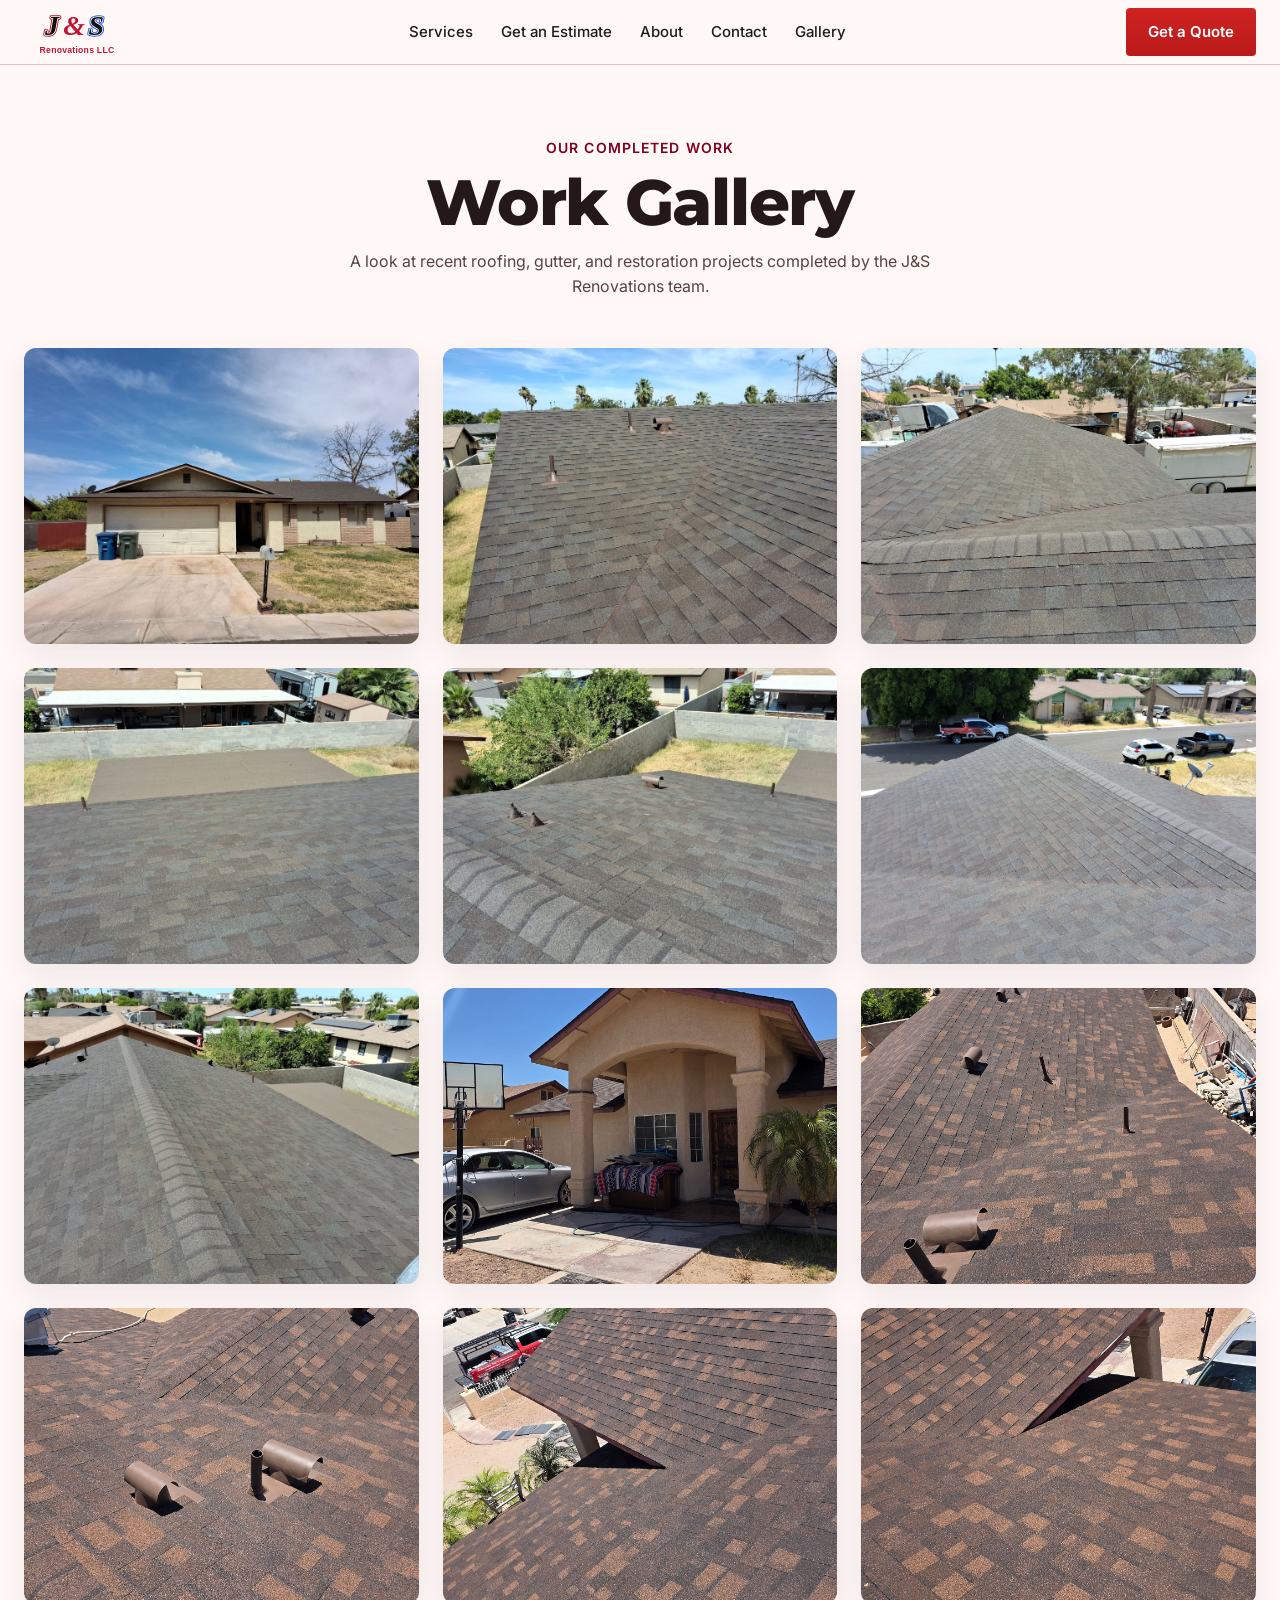
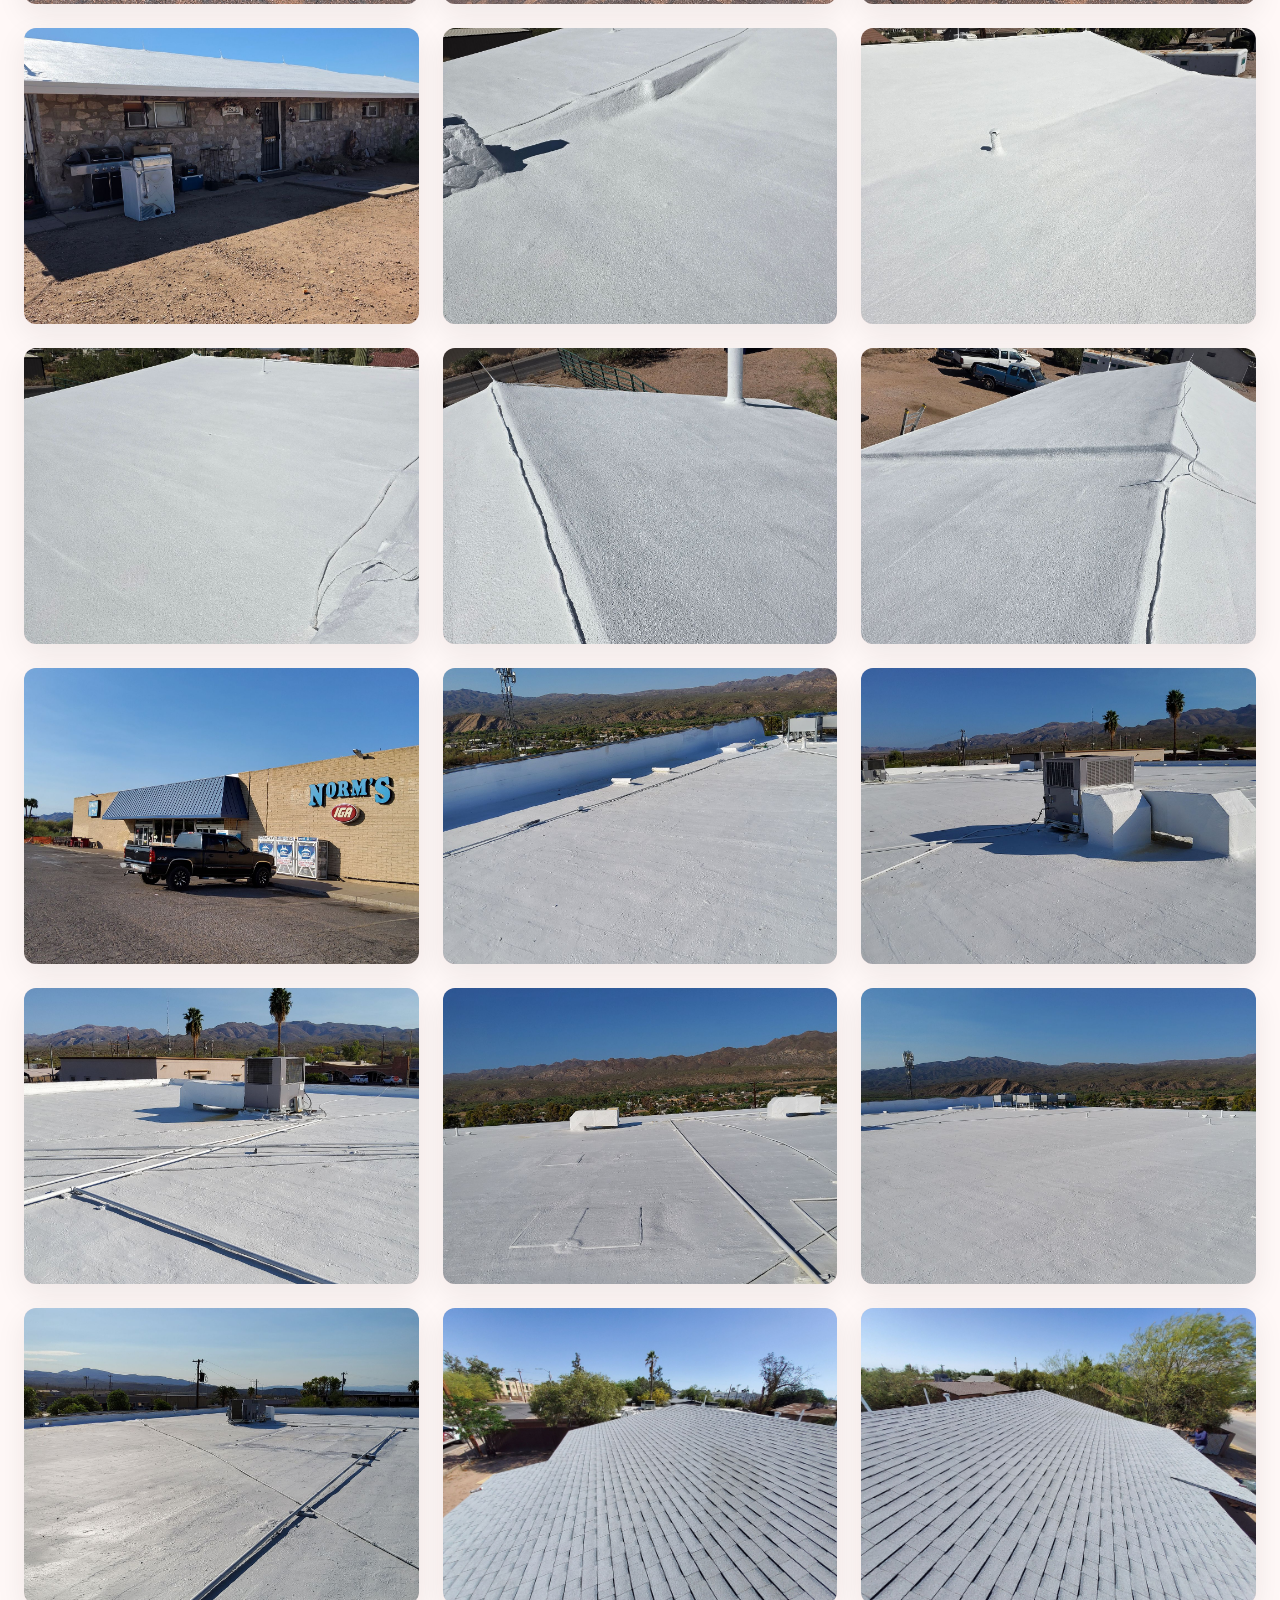
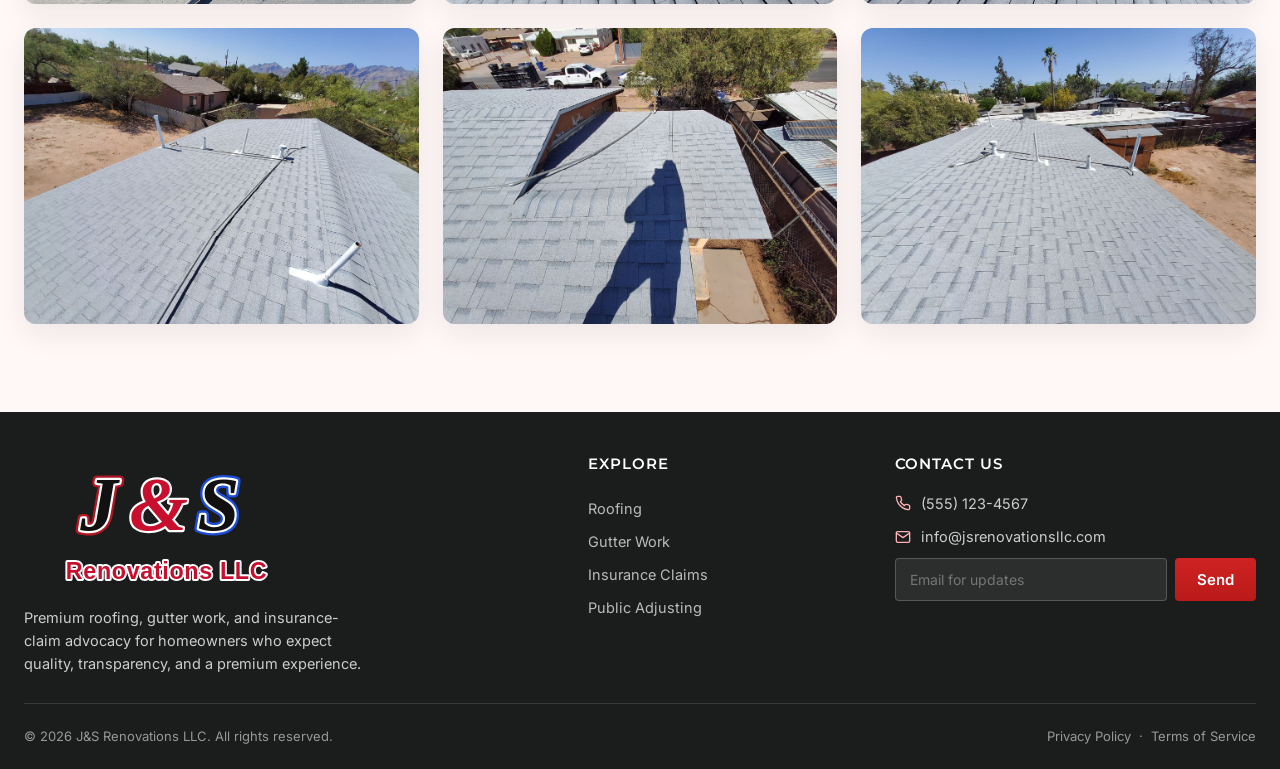
==== gallery.html @ f9f9c11d "Add Gallery page + gallery buttons; extract shared styles.css - New gallery.html: same nav/footer (l" ====
<!DOCTYPE html>
<html lang="en">
<head>
  <meta charset="UTF-8" />
  <meta name="viewport" content="width=device-width, initial-scale=1.0" />
  <title>Work Gallery | J&amp;S Renovations LLC</title>
  <meta name="description" content="Photo gallery of completed roofing, gutter, and restoration projects by J&amp;S Renovations LLC." />
  <meta name="theme-color" content="#800020" />
  <link rel="icon" href="data:image/svg+xml,%3Csvg xmlns='http://www.w3.org/2000/svg' viewBox='0 0 32 32'%3E%3Crect width='32' height='32' rx='6' fill='%23800020'/%3E%3Ctext x='16' y='22' font-family='Arial' font-size='15' font-weight='700' fill='white' text-anchor='middle'%3ERS%3C/text%3E%3C/svg%3E" />

  <link rel="preconnect" href="https://fonts.googleapis.com" />
  <link rel="preconnect" href="https://fonts.gstatic.com" crossorigin />
  <link rel="stylesheet" href="https://fonts.googleapis.com/css2?family=Inter:wght@400;500;600;700&family=Montserrat:wght@600;700;800&family=Playfair+Display:wght@600;700;800&display=swap" />
  <link rel="stylesheet" href="styles.css" />
</head>
<body>

  <!-- Top utility bar (same as main site; links return to the homepage) -->
  <header class="topbar">
    <div class="container">
      <a class="logo logo-nav" href="/" aria-label="J&amp;S Renovations LLC home">
        <img src="logo.svg" alt="J&amp;S Renovations LLC" width="220" height="100" />
      </a>
      <nav class="topnav" aria-label="Primary">
        <a href="/#services">Services</a>
        <a href="/#estimate">Get an Estimate</a>
        <a href="/#about">About</a>
        <a href="/#contact">Contact</a>
        <a href="gallery.html" aria-current="page">Gallery</a>
      </nav>
      <a class="btn btn-accent" href="/#estimate">Get a Quote</a>
    </div>
  </header>

  <main>
    <section class="gallery-section">
      <div class="container">
        <div class="gallery-head">
          <span class="label">Our Completed Work</span>
          <h1 class="gallery-headline">Work Gallery</h1>
          <p>A look at recent roofing, gutter, and restoration projects completed by the J&amp;S Renovations team.</p>
        </div>

        <div class="gallery-grid">
          <button class="gallery-item" type="button"><img loading="lazy" src="images/gallery/1.jpg" alt="J&amp;S Renovations completed project 1" /></button>
          <button class="gallery-item" type="button"><img loading="lazy" src="images/gallery/2.jpg" alt="J&amp;S Renovations completed project 2" /></button>
          <button class="gallery-item" type="button"><img loading="lazy" src="images/gallery/3.jpg" alt="J&amp;S Renovations completed project 3" /></button>
          <button class="gallery-item" type="button"><img loading="lazy" src="images/gallery/4.jpg" alt="J&amp;S Renovations completed project 4" /></button>
          <button class="gallery-item" type="button"><img loading="lazy" src="images/gallery/5.jpg" alt="J&amp;S Renovations completed project 5" /></button>
          <button class="gallery-item" type="button"><img loading="lazy" src="images/gallery/6.jpg" alt="J&amp;S Renovations completed project 6" /></button>
          <button class="gallery-item" type="button"><img loading="lazy" src="images/gallery/7.jpg" alt="J&amp;S Renovations completed project 7" /></button>
          <button class="gallery-item" type="button"><img loading="lazy" src="images/gallery/10.jpg" alt="J&amp;S Renovations completed project 8" /></button>
          <button class="gallery-item" type="button"><img loading="lazy" src="images/gallery/11.jpg" alt="J&amp;S Renovations completed project 9" /></button>
          <button class="gallery-item" type="button"><img loading="lazy" src="images/gallery/12.jpg" alt="J&amp;S Renovations completed project 10" /></button>
          <button class="gallery-item" type="button"><img loading="lazy" src="images/gallery/13.jpg" alt="J&amp;S Renovations completed project 11" /></button>
          <button class="gallery-item" type="button"><img loading="lazy" src="images/gallery/14.jpg" alt="J&amp;S Renovations completed project 12" /></button>
          <button class="gallery-item" type="button"><img loading="lazy" src="images/gallery/20.jpg" alt="J&amp;S Renovations completed project 13" /></button>
          <button class="gallery-item" type="button"><img loading="lazy" src="images/gallery/21.jpg" alt="J&amp;S Renovations completed project 14" /></button>
          <button class="gallery-item" type="button"><img loading="lazy" src="images/gallery/22.jpg" alt="J&amp;S Renovations completed project 15" /></button>
          <button class="gallery-item" type="button"><img loading="lazy" src="images/gallery/23.jpg" alt="J&amp;S Renovations completed project 16" /></button>
          <button class="gallery-item" type="button"><img loading="lazy" src="images/gallery/24.jpg" alt="J&amp;S Renovations completed project 17" /></button>
          <button class="gallery-item" type="button"><img loading="lazy" src="images/gallery/25.jpg" alt="J&amp;S Renovations completed project 18" /></button>
          <button class="gallery-item" type="button"><img loading="lazy" src="images/gallery/30.jpg" alt="J&amp;S Renovations completed project 19" /></button>
          <button class="gallery-item" type="button"><img loading="lazy" src="images/gallery/31.jpg" alt="J&amp;S Renovations completed project 20" /></button>
          <button class="gallery-item" type="button"><img loading="lazy" src="images/gallery/32.jpg" alt="J&amp;S Renovations completed project 21" /></button>
          <button class="gallery-item" type="button"><img loading="lazy" src="images/gallery/33.jpg" alt="J&amp;S Renovations completed project 22" /></button>
          <button class="gallery-item" type="button"><img loading="lazy" src="images/gallery/34.jpg" alt="J&amp;S Renovations completed project 23" /></button>
          <button class="gallery-item" type="button"><img loading="lazy" src="images/gallery/35.jpg" alt="J&amp;S Renovations completed project 24" /></button>
          <button class="gallery-item" type="button"><img loading="lazy" src="images/gallery/36.jpg" alt="J&amp;S Renovations completed project 25" /></button>
          <button class="gallery-item" type="button"><img loading="lazy" src="images/gallery/40.jpg" alt="J&amp;S Renovations completed project 26" /></button>
          <button class="gallery-item" type="button"><img loading="lazy" src="images/gallery/41.jpg" alt="J&amp;S Renovations completed project 27" /></button>
          <button class="gallery-item" type="button"><img loading="lazy" src="images/gallery/42.jpg" alt="J&amp;S Renovations completed project 28" /></button>
          <button class="gallery-item" type="button"><img loading="lazy" src="images/gallery/43.jpg" alt="J&amp;S Renovations completed project 29" /></button>
          <button class="gallery-item" type="button"><img loading="lazy" src="images/gallery/44.jpg" alt="J&amp;S Renovations completed project 30" /></button>
        </div>
      </div>
    </section>
  </main>

  <!-- Footer (same as main site; links return to the homepage) -->
  <footer id="contact">
    <div class="container">
      <div class="footer-grid">
        <div class="footer-about">
          <a class="logo footer-logo" href="/" aria-label="J&amp;S Renovations LLC home">
            <img src="logo.svg" alt="J&amp;S Renovations LLC" width="220" height="100" />
          </a>
          <p>Premium roofing, gutter work, and insurance-claim advocacy for homeowners who expect quality, transparency, and a premium experience.</p>
        </div>
        <div class="footer-col">
          <h4>Explore</h4>
          <a href="/#services">Roofing</a>
          <a href="/#services">Gutter Work</a>
          <a href="/#services">Insurance Claims</a>
          <a href="/#services">Public Adjusting</a>
        </div>
        <div class="footer-col">
          <h4>Contact Us</h4>
          <div class="contact-line">
            <svg width="16" height="16" viewBox="0 0 24 24" fill="none" stroke="currentColor" stroke-width="2" stroke-linecap="round" stroke-linejoin="round"><path d="M22 16.92v3a2 2 0 0 1-2.18 2 19.79 19.79 0 0 1-8.63-3.07 19.5 19.5 0 0 1-6-6 19.79 19.79 0 0 1-3.07-8.67A2 2 0 0 1 4.11 2h3a2 2 0 0 1 2 1.72c.13.96.36 1.9.7 2.81a2 2 0 0 1-.45 2.11L8.09 9.91a16 16 0 0 0 6 6l1.27-1.27a2 2 0 0 1 2.11-.45c.91.34 1.85.57 2.81.7A2 2 0 0 1 22 16.92z"/></svg>
            (555) 123-4567
          </div>
          <div class="contact-line">
            <svg width="16" height="16" viewBox="0 0 24 24" fill="none" stroke="currentColor" stroke-width="2" stroke-linecap="round" stroke-linejoin="round"><path d="M4 4h16a2 2 0 0 1 2 2v12a2 2 0 0 1-2 2H4a2 2 0 0 1-2-2V6a2 2 0 0 1 2-2z"/><path d="M22 6l-10 7L2 6"/></svg>
            info@jsrenovationsllc.com
          </div>
          <form class="newsletter" onsubmit="return false;">
            <input type="email" placeholder="Email for updates" aria-label="Email for updates" />
            <button class="btn btn-accent" type="submit">Send</button>
          </form>
        </div>
      </div>
      <div class="footer-bottom">
        <span>© <span id="year">2026</span> J&amp;S Renovations LLC. All rights reserved.</span>
        <span>
          <a href="#">Privacy Policy</a> &nbsp;·&nbsp; <a href="#">Terms of Service</a>
        </span>
      </div>
    </div>
  </footer>

  <!-- Lightbox -->
  <div class="lightbox" id="lightbox" role="dialog" aria-modal="true" aria-label="Image preview">
    <button class="lightbox-close" id="lightboxClose" aria-label="Close preview">&times;</button>
    <img id="lightboxImg" src="" alt="Enlarged gallery image" />
  </div>

  <script>
    document.getElementById('year').textContent = new Date().getFullYear();

    var lb = document.getElementById('lightbox');
    var lbImg = document.getElementById('lightboxImg');

    function openLightbox(src, alt) {
      lbImg.src = src;
      lbImg.alt = alt || 'Enlarged gallery image';
      lb.classList.add('open');
      document.body.style.overflow = 'hidden';
    }
    function closeLightbox() {
      lb.classList.remove('open');
      lbImg.removeAttribute('src');
      document.body.style.overflow = '';
    }

    document.querySelectorAll('.gallery-item').forEach(function (btn) {
      btn.addEventListener('click', function () {
        var img = btn.querySelector('img');
        openLightbox(img.currentSrc || img.src, img.alt);
      });
    });
    document.getElementById('lightboxClose').addEventListener('click', closeLightbox);
    lb.addEventListener('click', function (e) { if (e.target === lb) closeLightbox(); });
    document.addEventListener('keydown', function (e) { if (e.key === 'Escape' && lb.classList.contains('open')) closeLightbox(); });
  </script>
</body>
</html>
---- styles.css ----
:root {
      /* Heritage Craft tokens (DESIGN.md) */
      --primary: #800020;
      --primary-dark: #600018;
      --primary-deep: #570013;
      --on-primary: #ffffff;
      --accent: #ba1a1a;
      --surface: #fff8f7;
      --surface-container-low: #fff0f0;
      --surface-container: #ffe9e8;
      --surface-variant: #f5dddd;
      --white: #ffffff;
      --on-surface: #251819;
      --on-surface-variant: #584141;
      --outline: #8c7071;
      --outline-variant: #e0bfbf;
      --tertiary: #262728;
      --tertiary-container: #1b1c1c;
      --on-tertiary: #ffffff;
      --on-tertiary-variant: #a8a8a8;

      --container: 1280px;
      --gutter: 24px;
      --radius-sm: 0.25rem;
      --radius-lg: 0.5rem;
      --radius-xl: 0.75rem;
      --shadow-soft: 0 4px 20px rgba(0, 0, 0, 0.05);
      --shadow-card: 0 10px 30px rgba(37, 24, 25, 0.08);

      --font-head: 'Montserrat', system-ui, -apple-system, 'Segoe UI', sans-serif;
      --font-body: 'Inter', system-ui, -apple-system, 'Segoe UI', sans-serif;
    }

    * { box-sizing: border-box; margin: 0; padding: 0; }

    html { scroll-behavior: smooth; }

    body {
      font-family: var(--font-body);
      color: var(--on-surface);
      background: var(--surface);
      line-height: 1.6;
      -webkit-font-smoothing: antialiased;
    }

    img { max-width: 100%; display: block; }

    a { color: inherit; text-decoration: none; }

    .container {
      width: 100%;
      max-width: var(--container);
      margin: 0 auto;
      padding: 0 var(--gutter);
    }

    .label {
      font-size: 14px;
      font-weight: 600;
      letter-spacing: 0.08em;
      text-transform: uppercase;
    }

    .btn {
      display: inline-flex;
      align-items: center;
      justify-content: center;
      gap: 8px;
      font-family: var(--font-body);
      font-weight: 600;
      font-size: 15px;
      padding: 12px 22px;
      border-radius: var(--radius-sm);
      border: 0;
      cursor: pointer;
      transition: transform 0.15s ease, box-shadow 0.2s ease, background 0.2s ease, opacity 0.2s ease;
    }
    .btn-primary {
      color: var(--on-primary);
      background: linear-gradient(180deg, var(--primary) 0%, var(--primary-dark) 100%);
    }
    .btn-primary:hover { box-shadow: var(--shadow-soft); transform: translateY(-1px); }
    .btn-accent {
      color: #fff;
      background: linear-gradient(180deg, #cf2222 0%, var(--accent) 100%);
    }
    .btn-accent:hover { box-shadow: var(--shadow-soft); transform: translateY(-1px); }
    .btn-ghost {
      color: #fff;
      background: transparent;
      border: 1px solid rgba(255, 255, 255, 0.4);
    }
    .btn-ghost:hover { background: rgba(255, 255, 255, 0.1); }
    .btn-block { width: 100%; }

    /* ---------- Top utility bar (glassmorphism) ---------- */
    .topbar {
      position: sticky;
      top: 0;
      z-index: 50;
      background: rgba(255, 248, 247, 0.85);
      backdrop-filter: blur(12px);
      -webkit-backdrop-filter: blur(12px);
      border-bottom: 1px solid var(--outline-variant);
    }
    .topbar .container {
      display: flex;
      align-items: center;
      justify-content: space-between;
      height: 64px;
    }
    /* ---------- Logo (J&S Renovations LLC) — SVG image ---------- */
    .logo { display: inline-flex; text-decoration: none; }
    .logo img { display: block; width: auto; }
    .logo-nav img { height: 52px; }            /* navigation bar */
    .hero-logo { margin: 0; text-align: center; }
    .hero-logo img { display: block; margin: 0 auto; width: min(440px, 84vw); height: auto; filter: drop-shadow(0 4px 14px rgba(0,0,0,0.55)); }
    .footer-logo { display: flex; }              /* block-level so it sits flush at the column top */
    .footer-logo img { height: 140px; }          /* footer — enlarged */
    .topnav { display: flex; align-items: center; gap: 28px; }
    .topnav a { font-size: 15px; font-weight: 500; color: var(--on-surface); }
    .topnav a:hover { color: var(--primary); }

    /* ---------- Hero ---------- */
    .hero {
      position: relative;
      color: #fff;
      text-align: center;
      padding: 60px 0 32px; /* top space == bottom space (32px + dots ~28px = ~60px) */
      background: #2b2c2e; /* gray backdrop (photos are 1024px — too small for full-bleed, so centered on gray) */
    }
    .hero h1 {
      font-family: var(--font-head);
      font-weight: 800;
      font-size: clamp(36px, 6vw, 60px);
      line-height: 1.05;
      letter-spacing: -0.02em;
    }
    .hero h1 .amp { color: var(--primary-fixed, #ffb3b5); }
    .hero .sub {
      margin: 18px auto 0;
      max-width: 640px;
      font-size: clamp(18px, 2.4vw, 24px);
      font-weight: 500;
      color: rgba(255, 255, 255, 0.92);
    }
    .hero .trust {
      display: flex;
      gap: 28px;
      justify-content: center;
      flex-wrap: wrap;
      margin-top: 28px;
      font-size: 15px;
    }
    .hero .trust span { display: inline-flex; align-items: center; gap: 8px; }
    .hero .trust svg { flex: none; }
    .hero .cta-row { margin-top: 32px; display: flex; gap: 14px; justify-content: center; flex-wrap: wrap; }

    /* ---------- Hero photo carousel (native 1024x768, centered, rounded, crossfade) ---------- */
    .hero-carousel {
      position: relative;
      width: min(1024px, 92vw);   /* cap at native width — never upscaled */
      margin: 0 auto;
      aspect-ratio: 4 / 3;        /* exact ratio of the 1024x768 photos */
      border-radius: 16px;
      overflow: hidden;
      background: #1d1e1f;
      box-shadow: 0 18px 50px rgba(0, 0, 0, 0.45);
      container-type: inline-size; /* overlay sizes scale with the photo (cqw units) */
    }
    .hero-carousel .slide {
      position: absolute;
      inset: 0;
      z-index: 1;
      opacity: 0;
      transition: opacity 0.6s ease-in-out;   /* faster crossfade */
    }
    .hero-carousel .slide.active { opacity: 1; }
    .hero-carousel .slide img {
      width: 100%;
      height: 100%;
      object-fit: cover;          /* all slides are 4:3 like the frame, so nothing is cropped */
      display: block;
    }
    /* readability scrim — darkens only the top of the photo, behind the text; photos untouched */
    .hero-scrim {
      position: absolute; inset: 0; z-index: 2; pointer-events: none;
      background: linear-gradient(180deg,
        rgba(18,14,14,0.58) 0%,
        rgba(18,14,14,0.24) 15%,
        rgba(18,14,14,0) 32%,
        rgba(18,14,14,0) 50%,
        rgba(18,14,14,0.34) 72%,
        rgba(18,14,14,0.74) 100%);
    }
    /* overlay content positioned in the upper area, above the trucks */
    .hero-overlay {
      position: absolute; inset: 0; z-index: 3;
      display: flex; flex-direction: column; align-items: center; text-align: center;
      justify-content: flex-start;
      padding: 9cqw 5cqw 3cqw;    /* logo ~75% up; text group pushed to lower third */
      pointer-events: none;       /* let only interactive children catch clicks */
    }
    .hero-overlay .hero-logo { margin: 0; }
    .hero-overlay .hero-logo img {
      width: 42cqw; max-width: 440px; height: auto;
      filter: drop-shadow(0 3px 10px rgba(0,0,0,0.55));
    }
    .hero-overlay .sub {
      margin: auto auto 0;        /* margin-top:auto opens the gap below the logo, sinking the text group */
      font-size: clamp(13px, 3cqw, 24px);
    }
    .hero-overlay .trust {
      margin-top: 2.6cqw;
      gap: 4cqw;
      font-size: clamp(11px, 2cqw, 15px);
    }
    .hero-overlay .hero-services { margin-top: auto; pointer-events: auto; }
    .hero-services-label {
      display: block; color: #fff; font-weight: 800;
      font-size: clamp(17.5px, 3.25cqw, 25px); letter-spacing: 0.03em;
      margin-bottom: 1.8cqw; text-shadow: 0 1px 4px rgba(0,0,0,0.5);
    }
    .hero-services-grid {
      display: grid; grid-template-columns: 1fr 1fr; gap: 1.4cqw;
      max-width: 48cqw; margin: 0 auto;
    }
    .hero-svc-btn {
      display: flex; align-items: center; justify-content: center; text-align: center;
      background: #4c9a2a; color: #ffffff; font-weight: 700;
      font-size: clamp(11px, 1.9cqw, 15px);
      padding: 1.4cqw 1cqw; border-radius: var(--radius-sm);
      box-shadow: 0 2px 10px rgba(0,0,0,0.25);
      transition: background 0.2s ease, transform 0.15s ease;
    }
    .hero-svc-btn:hover { background: #58ad32; transform: translateY(-1px); }
    .hero-overlay .sub, .hero-overlay .trust, .hero-overlay .hero-logo { pointer-events: auto; }
    /* compact the overlay when the photo frame is narrow (mobile) so nothing overflows the 4:3 frame */
    @container (max-width: 600px) {
      .hero-overlay { padding-top: 3cqw; padding-bottom: 3cqw; }
      .hero-overlay .hero-logo img { width: 40cqw; }
      .hero-overlay .sub { margin-top: 1.6cqw; }
      .hero-overlay .trust { margin-top: 1.6cqw; gap: 3cqw; }
      .hero-overlay .hero-services { margin-top: 2cqw; }
      .hero-services-label { margin-bottom: 2cqw; }
      .hero-services-grid { gap: 2cqw; max-width: 70cqw; }
      .hero-svc-btn { padding: 2.4cqw 1cqw; }
    }

    .hero-dots { display: flex; gap: 9px; justify-content: center; margin-top: 18px; }
    .hero-dots button {
      width: 10px; height: 10px; padding: 0;
      border-radius: 50%;
      border: 1px solid rgba(255, 255, 255, 0.6);
      background: transparent;
      cursor: pointer;
      transition: background 0.2s ease, transform 0.2s ease;
    }
    .hero-dots button:hover { background: rgba(255, 255, 255, 0.5); }
    .hero-dots button.active { background: #fff; transform: scale(1.2); }
    @media (prefers-reduced-motion: reduce) {
      .hero-carousel .slide { transition: none; }
    }

    /* ---------- Dark trust strip ---------- */
    .servicestrip { background: var(--tertiary-container); }
    .servicestrip .container {
      display: grid;
      grid-template-columns: 1fr auto 1fr;
      align-items: center;
      gap: 16px 40px;
      padding-top: 16px;
      padding-bottom: 16px;
    }
    .servicestrip .strip-item {
      display: inline-flex;
      align-items: center;
      gap: 8px;
      color: #fff;
      font-size: 13px;
      font-weight: 600;
      letter-spacing: 0.08em;
      text-transform: uppercase;
      opacity: 0.9;
    }
    .servicestrip .strip-item svg { flex: none; }
    .strip-left { justify-self: start; }
    .strip-center { justify-self: center; text-align: center; }
    .strip-right { justify-self: end; }
    @media (max-width: 640px) {
      .servicestrip .container { gap: 10px 16px; }
      .servicestrip .strip-item { font-size: 11px; letter-spacing: 0.04em; }
    }

    /* ---------- Section primitives ---------- */
    section { padding: 80px 0; }
    .section-head { text-align: center; margin-bottom: 48px; }
    .section-head .label { color: var(--primary); }
    .section-head h2 {
      font-family: var(--font-head);
      font-weight: 700;
      font-size: clamp(28px, 4vw, 36px);
      letter-spacing: -0.01em;
      margin-top: 8px;
    }
    .section-head p { color: var(--on-surface-variant); margin-top: 10px; max-width: 620px; margin-inline: auto; }

    /* ---------- Services grid ---------- */
    /* Editorial vertical rows: image left, text right */
    .services-list { display: flex; flex-direction: column; }
    .svc-row {
      display: grid;
      grid-template-columns: 1.05fr 0.95fr;
      gap: 64px;
      align-items: center;
      padding: 72px 0;
      border-top: 1px solid var(--outline-variant);
    }
    .svc-row:first-child { border-top: 0; padding-top: 8px; }
    .svc-media {
      border-radius: var(--radius-xl);
      overflow: hidden;
      box-shadow: var(--shadow-card);
      aspect-ratio: 4 / 3;
    }
    .svc-media img { width: 100%; height: 100%; object-fit: cover; display: block; transition: transform 0.5s ease; }
    .svc-row:hover .svc-media img { transform: scale(1.04); }
    .svc-content { position: relative; padding-top: 26px; }
    .svc-num {
      position: absolute;
      top: -46px; left: -8px;
      font-family: 'Playfair Display', Georgia, 'Times New Roman', serif;
      font-weight: 800;
      font-size: clamp(104px, 12vw, 176px);
      line-height: 1;
      color: #ece3e3;            /* large, faint light-gray sequence number */
      z-index: 0;
      pointer-events: none;
      user-select: none;
    }
    .svc-content > * { position: relative; z-index: 1; }
    /* checkerboard: even rows put text on the left, image on the right */
    .svc-row:nth-child(even) .svc-media { grid-column: 2; grid-row: 1; }
    .svc-row:nth-child(even) .svc-content { grid-column: 1; grid-row: 1; }
    .svc-eyebrow {
      font-size: 13px; font-weight: 600; letter-spacing: 0.12em; text-transform: uppercase;
      color: var(--primary);
    }
    .svc-title {
      font-family: 'Playfair Display', Georgia, 'Times New Roman', serif;
      font-weight: 700;
      font-size: clamp(30px, 3.6vw, 46px);
      line-height: 1.08;
      letter-spacing: -0.01em;
      color: var(--on-surface);
      margin-top: 10px;
    }
    .svc-desc {
      margin-top: 16px;
      font-size: 17px;
      line-height: 1.7;
      color: var(--on-surface-variant);
      max-width: 470px;
    }
    .btn-quote {
      display: inline-flex; align-items: center; gap: 9px;
      margin-top: 28px;
      padding: 13px 26px;
      border: 1px solid var(--on-surface);
      border-radius: var(--radius-full);
      font-size: 14px; font-weight: 600;
      color: var(--on-surface);
      background: transparent;
      transition: background 0.2s ease, color 0.2s ease, border-color 0.2s ease;
    }
    .btn-quote:hover { background: var(--primary); border-color: var(--primary); color: #fff; }
    .btn-quote svg { transition: transform 0.2s ease; }
    .btn-quote:hover svg { transform: translate(2px, -2px); }

    /* ---------- Estimate / stepper ---------- */
    .estimate {
      background:
        linear-gradient(180deg, rgba(27, 28, 28, 0.92), rgba(27, 28, 28, 0.96)),
        url('https://images.unsplash.com/photo-1487958449943-2429e8be8625?auto=format&fit=crop&w=1920&q=60') center / cover fixed;
      color: #fff;
    }
    .estimate .section-head .label { color: #ffb3b5; }
    .estimate .section-head p { color: rgba(255, 255, 255, 0.7); }
    .stepper {
      max-width: 720px;
      margin: 0 auto;
      background: rgba(255, 255, 255, 0.04);
      border: 1px solid rgba(255, 255, 255, 0.12);
      border-radius: var(--radius-xl);
      padding: 36px;
      backdrop-filter: blur(6px);
    }
    .progress { display: flex; align-items: center; justify-content: center; gap: 10px; margin-bottom: 30px; }
    .progress .dot {
      width: 30px; height: 30px; border-radius: 50%;
      display: grid; place-items: center;
      font-size: 13px; font-weight: 600;
      background: rgba(255, 255, 255, 0.1);
      color: rgba(255, 255, 255, 0.7);
      border: 1px solid rgba(255, 255, 255, 0.18);
      transition: all 0.25s ease;
    }
    .progress .dot.active { background: linear-gradient(180deg, var(--primary), var(--primary-dark)); color: #fff; border-color: transparent; }
    .progress .dot.done { background: var(--primary-deep); color: #fff; border-color: transparent; }
    .progress .bar { width: 36px; height: 2px; background: rgba(255, 255, 255, 0.18); }

    .step { display: none; }
    .step.active { display: block; animation: fade 0.3s ease; }
    @keyframes fade { from { opacity: 0; transform: translateY(6px); } to { opacity: 1; transform: none; } }

    .step h3 { font-family: var(--font-head); font-weight: 600; font-size: 20px; text-align: center; margin-bottom: 22px; }

    .choice-grid { display: grid; grid-template-columns: 1fr 1fr; gap: 14px; }
    .choice {
      display: flex; align-items: center; gap: 12px;
      padding: 18px; cursor: pointer;
      background: rgba(255, 255, 255, 0.05);
      border: 1.5px solid rgba(255, 255, 255, 0.16);
      border-radius: var(--radius-lg);
      font-weight: 600; font-size: 15px;
      transition: all 0.2s ease;
    }
    .choice:hover { border-color: rgba(255, 179, 181, 0.7); background: rgba(255, 255, 255, 0.08); }
    .choice.selected { border-color: var(--primary); background: rgba(128, 0, 32, 0.25); }
    .choice .ic { width: 22px; height: 22px; color: #ffb3b5; flex: none; }

    .field { margin-bottom: 16px; }
    .field label { display: block; font-size: 13px; font-weight: 600; letter-spacing: 0.04em; margin-bottom: 6px; color: rgba(255,255,255,0.8); }
    .field input, .field textarea {
      width: 100%; font-family: var(--font-body); font-size: 15px; color: #fff;
      background: rgba(255, 255, 255, 0.06);
      border: 1px solid rgba(255, 255, 255, 0.25);
      border-radius: var(--radius-sm);
      padding: 12px 14px;
    }
    .field input::placeholder, .field textarea::placeholder { color: rgba(255,255,255,0.45); }
    .field input:focus, .field textarea:focus { outline: none; border-color: #ffb3b5; }
    .field input.invalid, .field textarea.invalid { border-color: #ff8a8a; background: rgba(186, 26, 26, 0.12); }
    .err-msg { display: none; margin-top: 6px; font-size: 12.5px; color: #ffb3b5; }
    .err-msg.show { display: block; }
    .req { color: #ff8a8a; }
    .step h3 .hint { display: block; margin-top: 6px; font-family: var(--font-body); font-size: 13px; font-weight: 400; color: rgba(255, 255, 255, 0.6); }

    .step-actions { display: flex; justify-content: space-between; gap: 12px; margin-top: 26px; }
    .step-actions .btn-ghost { min-width: 96px; }
    .step-actions .spacer { flex: 1; }

    .confirm { text-align: center; padding: 12px 0; }
    .confirm .check {
      width: 60px; height: 60px; margin: 0 auto 18px;
      border-radius: 50%; display: grid; place-items: center;
      background: linear-gradient(180deg, var(--primary), var(--primary-dark));
    }

    /* ---------- Integrity / stats ---------- */
    .integrity .container {
      display: grid;
      grid-template-columns: 1fr 1fr;
      gap: 56px;
      align-items: center;
    }
    .integrity h2 {
      font-family: var(--font-head); font-weight: 700;
      font-size: clamp(28px, 4vw, 40px); line-height: 1.15; letter-spacing: -0.01em;
    }
    .integrity p { margin-top: 18px; color: var(--on-surface-variant); font-size: 17px; }
    .stats { display: flex; gap: 48px; margin-top: 32px; }
    .stat .num { font-family: var(--font-head); font-weight: 800; font-size: 40px; color: var(--primary); line-height: 1; }
    .stat .cap { margin-top: 6px; font-size: 14px; color: var(--on-surface-variant); }
    .integrity .photo { border-radius: var(--radius-xl); overflow: hidden; box-shadow: var(--shadow-card); aspect-ratio: 4 / 3; }
    .integrity .photo img { width: 100%; height: 100%; object-fit: cover; }

    /* ---------- Footer ---------- */
    footer { background: var(--tertiary-container); color: rgba(255, 255, 255, 0.78); padding: 40px 0 0; }
    .footer-grid {
      display: grid;
      grid-template-columns: 2fr 1fr 1.4fr;
      gap: 48px;
      padding-bottom: 28px;
      align-items: start;        /* logo top lines up with EXPLORE / CONTACT US headings */
    }
    footer .logo { margin-bottom: 0; }
    .footer-col h4 { color: #fff; font-family: var(--font-head); font-size: 15px; font-weight: 600; letter-spacing: 0.06em; text-transform: uppercase; margin-bottom: 16px; }
    .footer-col a { display: block; padding: 5px 0; font-size: 14.5px; color: rgba(255, 255, 255, 0.7); }
    .footer-col a:hover { color: #ffb3b5; }
    .footer-about p { margin-top: 14px; font-size: 14.5px; max-width: 340px; }
    .newsletter { display: flex; gap: 8px; margin-top: 6px; }
    .newsletter input {
      flex: 1; font-family: var(--font-body); font-size: 14px; color: #fff;
      background: rgba(255, 255, 255, 0.08);
      border: 1px solid rgba(255, 255, 255, 0.2);
      border-radius: var(--radius-sm); padding: 11px 14px;
    }
    .newsletter input:focus { outline: none; border-color: #ffb3b5; }
    .contact-line { display: flex; align-items: center; gap: 10px; font-size: 14.5px; margin-bottom: 10px; }
    .contact-line svg { color: #ffb3b5; flex: none; }
    .footer-bottom {
      border-top: 1px solid rgba(255, 255, 255, 0.12);
      padding: 22px 0;
      display: flex; justify-content: space-between; flex-wrap: wrap; gap: 12px;
      font-size: 13px; color: rgba(255, 255, 255, 0.55);
    }
    .footer-bottom a { color: rgba(255, 255, 255, 0.55); }
    .footer-bottom a:hover { color: #fff; }

    /* ---------- Responsive ---------- */
    @media (max-width: 960px) {
      .svc-row { gap: 40px; padding: 56px 0; }
      .integrity .container { grid-template-columns: 1fr; gap: 36px; }
      .footer-grid { grid-template-columns: 1fr 1fr; }
      .footer-about { grid-column: 1 / -1; }
    }
    @media (max-width: 640px) {
      section { padding: 56px 0; }
      .topnav { display: none; }
      .svc-row { grid-template-columns: 1fr; gap: 24px; padding: 40px 0; }
      /* on mobile, ignore the checkerboard so the image always stacks on top */
      .svc-row:nth-child(even) .svc-media,
      .svc-row:nth-child(even) .svc-content { grid-column: auto; grid-row: auto; }
      .svc-content { padding-top: 14px; }
      .svc-num { font-size: clamp(80px, 22vw, 120px); top: -34px; }
      .choice-grid { grid-template-columns: 1fr; }
      .stepper { padding: 24px 20px; }
      .stats { gap: 32px; }
      .footer-grid { grid-template-columns: 1fr; gap: 32px; }
    }
  
    /* ---------- Service card action buttons + gallery buttons ---------- */
    .svc-actions { display: flex; flex-wrap: wrap; gap: 12px; align-items: center; margin-top: 28px; }
    .svc-actions .btn-quote { margin-top: 0; }
    .btn-gallery {
      display: inline-flex; align-items: center; justify-content: center; gap: 8px;
      padding: 13px 26px;
      border-radius: var(--radius-full);
      font-size: 14px; font-weight: 600;
      color: #fff; background: #4c9a2a; border: 1px solid #4c9a2a;
      transition: background 0.2s ease, transform 0.15s ease, box-shadow 0.2s ease;
    }
    .btn-gallery:hover { background: #58ad32; transform: translateY(-1px); box-shadow: var(--shadow-soft); }
    .services-gallery-cta { text-align: center; margin-top: 56px; }
    .btn-gallery-lg { padding: 16px 44px; font-size: 16px; }

    /* ---------- Gallery page ---------- */
    .gallery-section { padding: 72px 0 88px; }
    .gallery-head { text-align: center; margin-bottom: 48px; }
    .gallery-head .label { color: var(--primary); display: block; margin-bottom: 10px; }
    .gallery-headline {
      font-family: var(--font-head); font-weight: 800;
      font-size: clamp(38px, 6vw, 64px); letter-spacing: -0.02em; line-height: 1.05;
    }
    .gallery-head p { color: var(--on-surface-variant); margin-top: 12px; max-width: 620px; margin-inline: auto; }
    .gallery-grid {
      display: grid;
      grid-template-columns: repeat(3, 1fr);
      gap: 24px;
    }
    .gallery-item {
      border: 0; padding: 0; margin: 0;
      border-radius: var(--radius-xl);
      overflow: hidden;
      box-shadow: var(--shadow-card);
      aspect-ratio: 4 / 3;
      cursor: zoom-in;
      background: var(--surface-variant);
    }
    .gallery-item img { width: 100%; height: 100%; object-fit: cover; display: block; transition: transform 0.45s ease; }
    .gallery-item:hover img { transform: scale(1.06); }
    @media (max-width: 960px) { .gallery-grid { grid-template-columns: repeat(2, 1fr); gap: 18px; } }
    @media (max-width: 600px) { .gallery-grid { grid-template-columns: 1fr; } }

    /* ---------- Lightbox ---------- */
    .lightbox {
      position: fixed; inset: 0; z-index: 100;
      display: none; align-items: center; justify-content: center;
      padding: 24px;
      background: rgba(0, 0, 0, 0.9);
    }
    .lightbox.open { display: flex; }
    .lightbox img { max-width: 92vw; max-height: 86vh; object-fit: contain; border-radius: 6px; box-shadow: 0 10px 50px rgba(0, 0, 0, 0.6); }
    .lightbox-close {
      position: absolute; top: 18px; right: 22px;
      width: 46px; height: 46px; border-radius: 50%;
      border: 0; cursor: pointer;
      background: rgba(255, 255, 255, 0.16); color: #fff;
      font-size: 24px; line-height: 1;
      display: flex; align-items: center; justify-content: center;
      transition: background 0.2s ease;
    }
    .lightbox-close:hover { background: rgba(255, 255, 255, 0.32); }
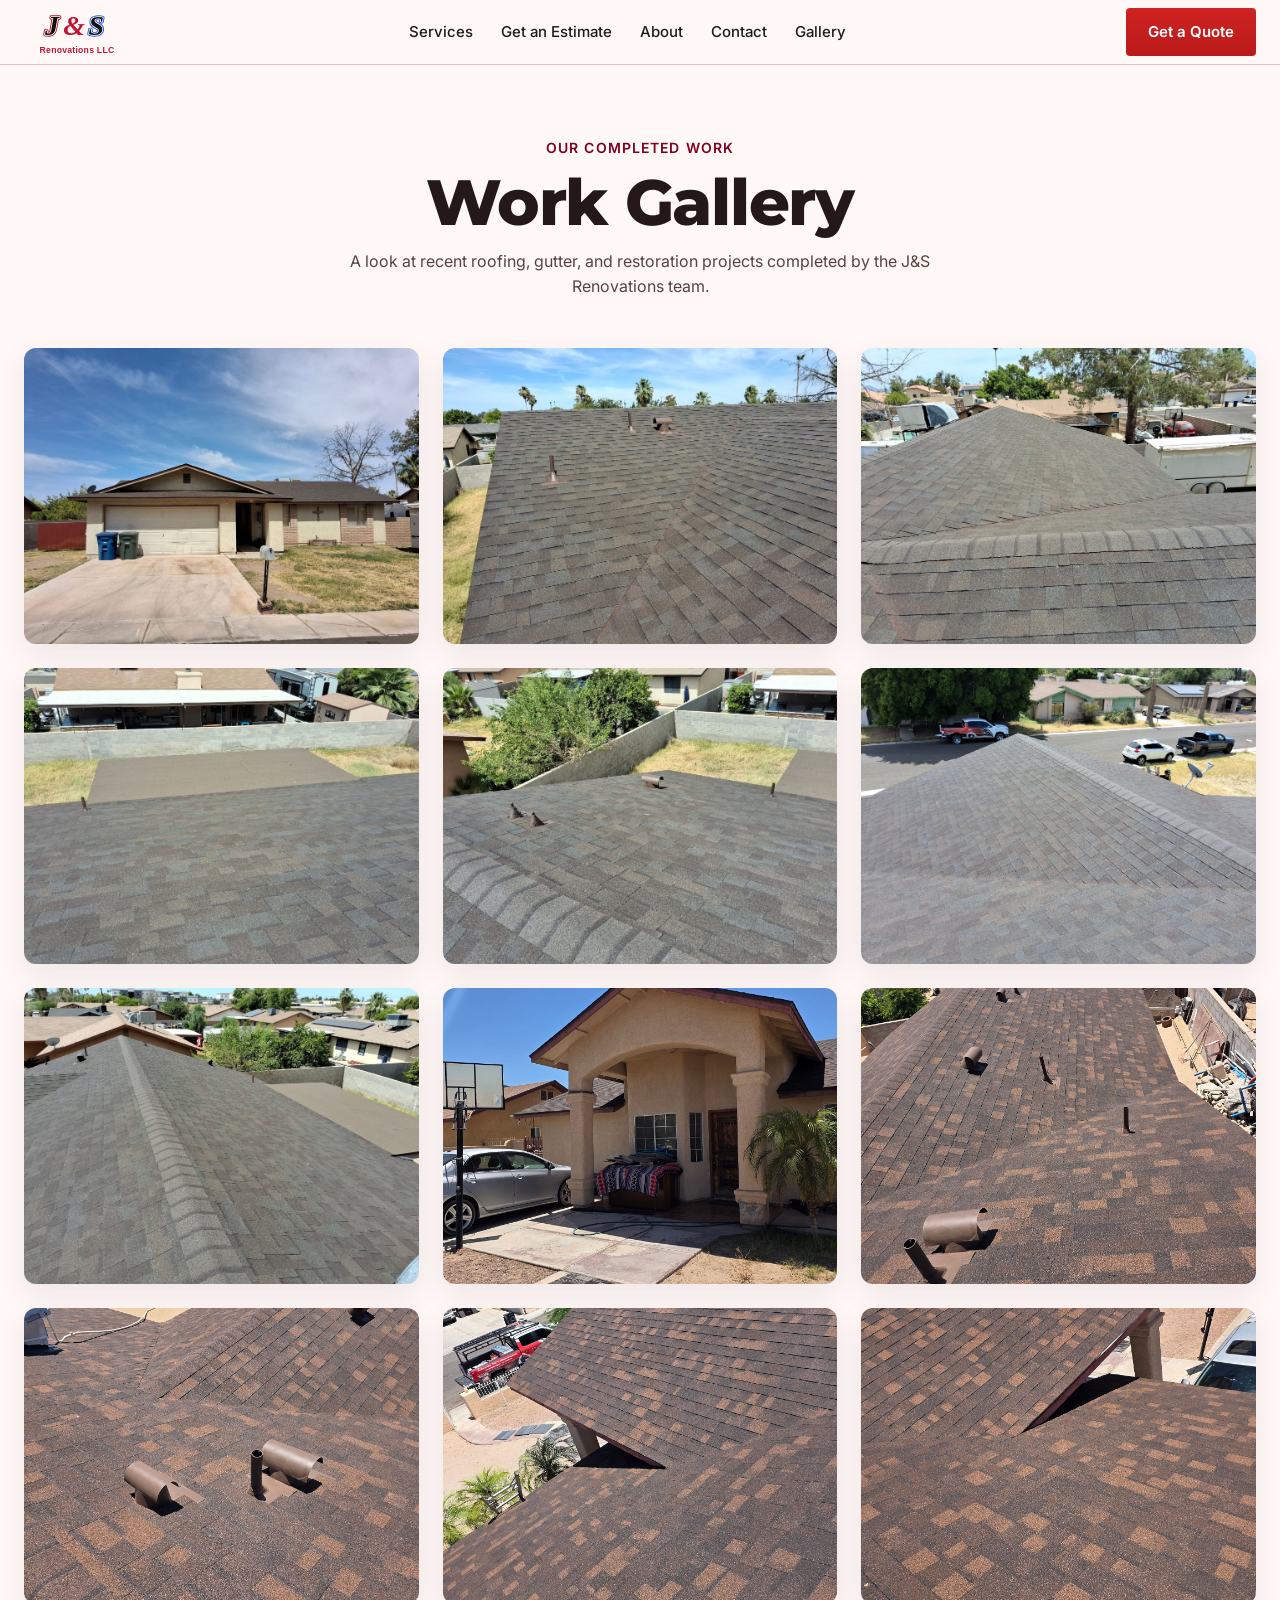
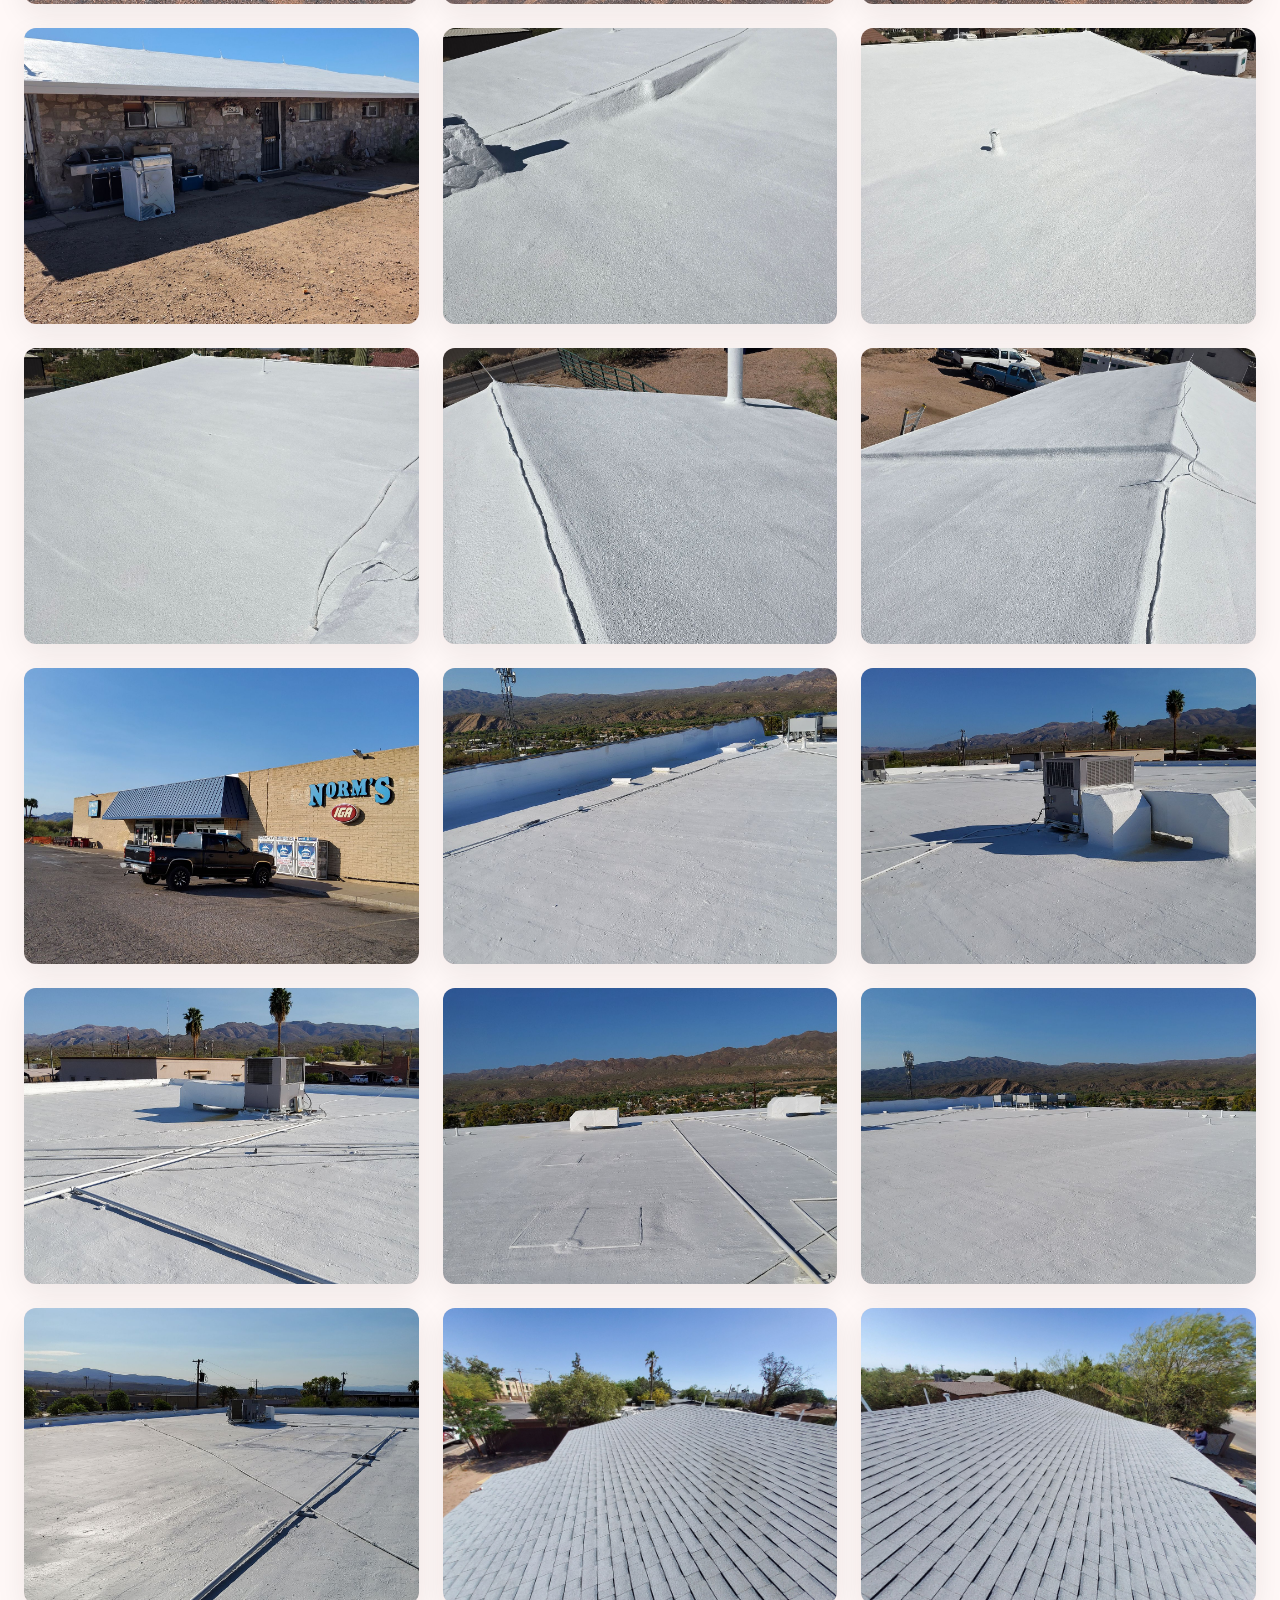
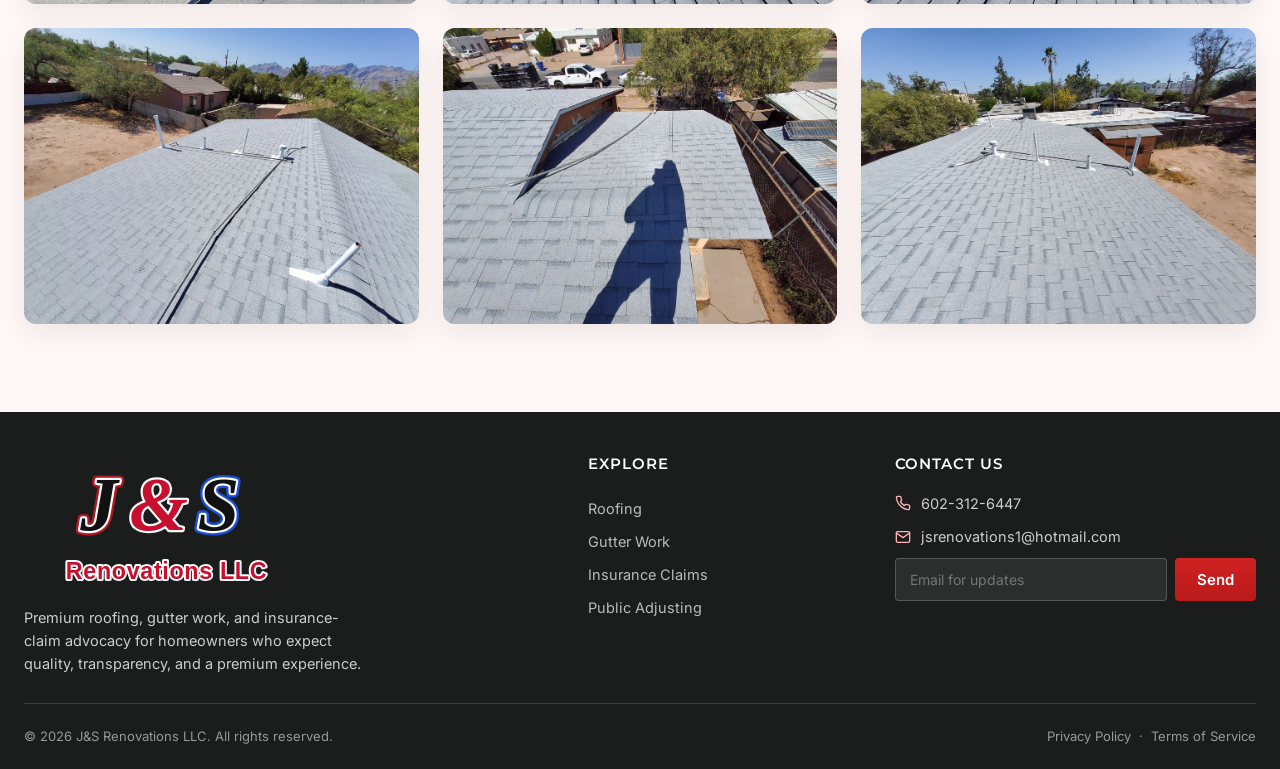
==== commit 4f71ffa2: "Update contact info: phone 602-312-6447, email jsrenovations1@hotmail.com Update the business phone " ====
--- a/gallery.html
+++ b/gallery.html
@@ -98,11 +98,11 @@
           <h4>Contact Us</h4>
           <div class="contact-line">
             <svg width="16" height="16" viewBox="0 0 24 24" fill="none" stroke="currentColor" stroke-width="2" stroke-linecap="round" stroke-linejoin="round"><path d="M22 16.92v3a2 2 0 0 1-2.18 2 19.79 19.79 0 0 1-8.63-3.07 19.5 19.5 0 0 1-6-6 19.79 19.79 0 0 1-3.07-8.67A2 2 0 0 1 4.11 2h3a2 2 0 0 1 2 1.72c.13.96.36 1.9.7 2.81a2 2 0 0 1-.45 2.11L8.09 9.91a16 16 0 0 0 6 6l1.27-1.27a2 2 0 0 1 2.11-.45c.91.34 1.85.57 2.81.7A2 2 0 0 1 22 16.92z"/></svg>
-            (555) 123-4567
+            602-312-6447
           </div>
           <div class="contact-line">
             <svg width="16" height="16" viewBox="0 0 24 24" fill="none" stroke="currentColor" stroke-width="2" stroke-linecap="round" stroke-linejoin="round"><path d="M4 4h16a2 2 0 0 1 2 2v12a2 2 0 0 1-2 2H4a2 2 0 0 1-2-2V6a2 2 0 0 1 2-2z"/><path d="M22 6l-10 7L2 6"/></svg>
-            info@jsrenovationsllc.com
+            jsrenovations1@hotmail.com
           </div>
           <form class="newsletter" onsubmit="return false;">
             <input type="email" placeholder="Email for updates" aria-label="Email for updates" />
